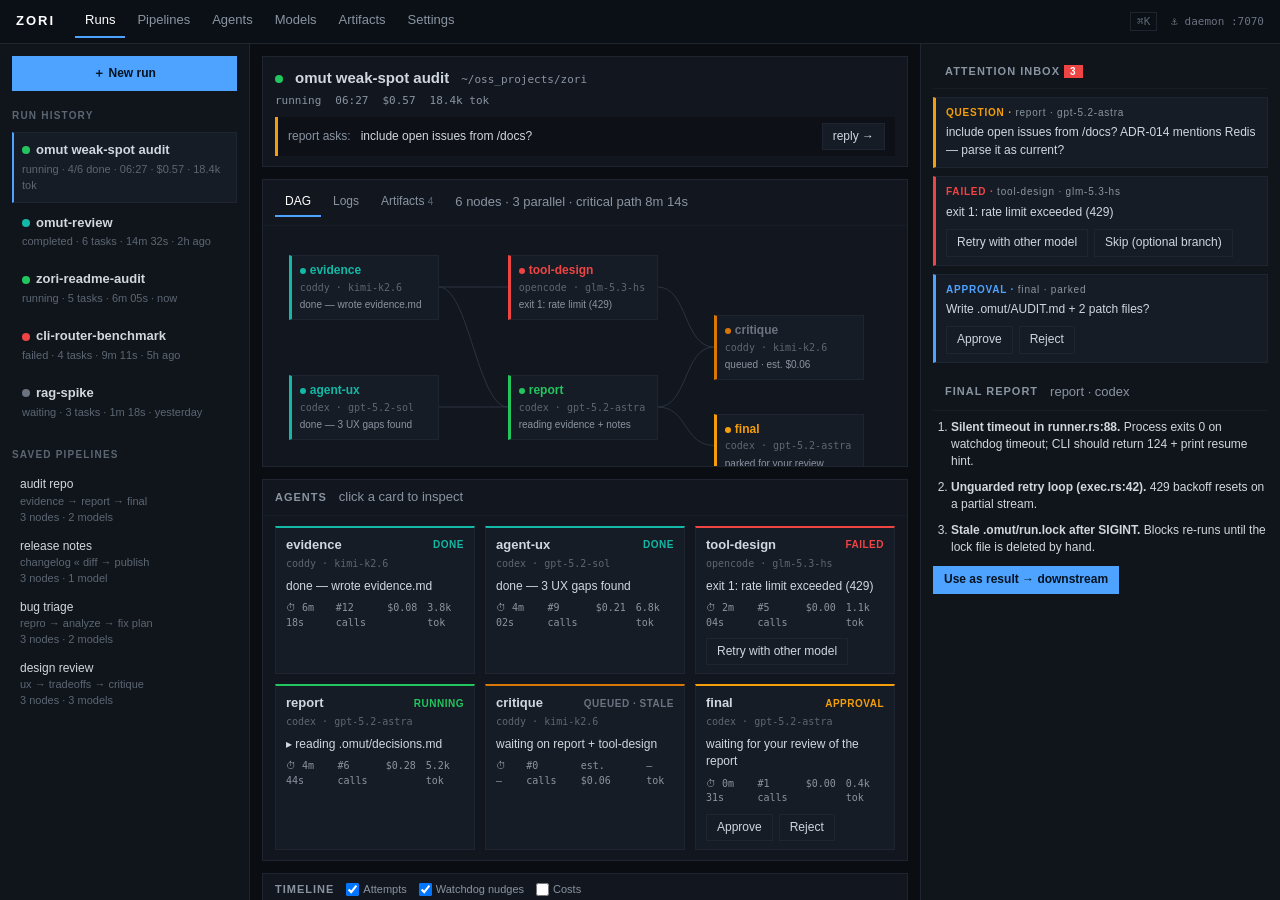
==== ui-mockup/index.html @ 1fdc526c "mockup: console layout skeleton in native ES modules (D14 option A) Static dark-graphite mockup per " ====
<!doctype html>
<html lang="en">
<head>
<meta charset="utf-8">
<meta name="viewport" content="width=device-width, initial-scale=1">
<title>zori console · mockup</title>
<link rel="stylesheet" href="styles.css">
</head>
<body>
  <header id="topbar">
    <span class="logo">ZORI</span>
    <nav id="nav">
      <a class="nav-item active" href="#">Runs</a>
      <a class="nav-item" href="#">Pipelines</a>
      <a class="nav-item" href="#">Agents</a>
      <a class="nav-item" href="#">Models</a>
      <a class="nav-item" href="#">Artifacts</a>
      <a class="nav-item" href="#">Settings</a>
    </nav>
    <div class="topbar-right">
      <span class="kbd-hint">⌘K</span>
      <span class="daemon" title="built-in daemon">⚓ daemon :7070</span>
    </div>
  </header>

  <div id="shell">
    <aside id="sidebar">
      <button id="new-run" class="btn btn-primary block">＋ New run</button>
      <div class="side-section">
        <h3 class="side-title">Run history</h3>
        <ul id="run-list"></ul>
      </div>
      <div class="side-section">
        <h3 class="side-title">Saved pipelines</h3>
        <ul id="pipeline-list"></ul>
      </div>
    </aside>

    <main id="center">
      <div id="run-header"></div>
      <section id="dag-panel" class="panel">
        <div class="panel-head">
          <div class="tabs">
            <button class="tab active">DAG</button>
            <button class="tab">Logs</button>
            <button class="tab">Artifacts <span class="count">4</span></button>
          </div>
          <span id="dag-meta" class="muted"></span>
        </div>
        <div id="dag"></div>
      </section>

      <section id="agents-panel" class="panel">
        <div class="panel-head">
          <h3 class="panel-title">Agents</h3>
          <span class="muted">click a card to inspect</span>
        </div>
        <div id="agent-cards"></div>
      </section>

      <section id="timeline-panel" class="panel">
        <div class="panel-head">
          <h3 class="panel-title">Timeline</h3>
          <label class="chk"><input type="checkbox" id="opt-attempts" checked> Attempts</label>
          <label class="chk"><input type="checkbox" id="opt-nudges" checked> Watchdog nudges</label>
          <label class="chk"><input type="checkbox" id="opt-costs"> Costs</label>
        </div>
        <div id="timeline"></div>
      </section>
    </main>

    <aside id="right">
      <div id="inbox-view">
        <div class="panel-head">
          <h3 class="panel-title">Attention inbox <span id="inbox-count" class="badge badge-urgent">3</span></h3>
        </div>
        <div id="inbox"></div>
        <div class="panel-head">
          <h3 class="panel-title">Final report</h3>
          <span class="muted">report · codex</span>
        </div>
        <div id="final-report"></div>
      </div>
      <div id="agent-view" hidden></div>
    </aside>
  </div>

  <script type="module" src="app.js"></script>
</body>
</html>
---- ui-mockup/styles.css ----
/* zori console mockup — dark graphite theme, flat, no radius, hairline borders */
:root {
  --bg: #0a0e13;
  --bg-top: #0b1016;
  --bg-side: #10151c;
  --bg-panel: #12171f;
  --bg-card: #161c25;
  --bg-inset: #0d1117;
  --line: #1e2530;
  --line-soft: #171d26;
  --text: #d1d7de;
  --text-dim: #8a94a1;
  --text-faint: #5c6672;
  --accent: #4da3ff;
  --st-running: #22c55e;
  --st-done: #14b8a6;
  --st-failed: #ef4444;
  --st-waiting: #6b7280;
  --st-queued: #d97706;
  --st-approval: #f59e0b;
  --diff-add: #3fb950;
  --diff-del: #f85149;
  --mono: ui-monospace, "SF Mono", Menlo, Consolas, monospace;
}
* { box-sizing: border-box; margin: 0; padding: 0; }
html, body { height: 100%; }
body {
  background: var(--bg);
  color: var(--text);
  font: 13px/1.45 Inter, -apple-system, BlinkMacSystemFont, "Segoe UI", sans-serif;
  display: flex;
  flex-direction: column;
  overflow: hidden;
}
button { font: inherit; color: inherit; background: none; border: none; cursor: pointer; }
ul { list-style: none; }
a { color: inherit; text-decoration: none; }
.muted { color: var(--text-dim); }
.mono { font-family: var(--mono); font-size: 11px; }

/* ---------- top bar ---------- */
#topbar {
  height: 44px;
  flex: 0 0 44px;
  display: flex;
  align-items: center;
  gap: 20px;
  padding: 0 16px;
  background: var(--bg-top);
  border-bottom: 1px solid var(--line);
}
.logo { font-weight: 700; letter-spacing: 2px; font-size: 13px; color: #fff; }
#nav { display: flex; gap: 2px; }
.nav-item {
  padding: 6px 10px;
  color: var(--text-dim);
  border-bottom: 2px solid transparent;
}
.nav-item:hover { color: var(--text); }
.nav-item.active { color: #fff; border-bottom-color: var(--accent); }
.topbar-right { margin-left: auto; display: flex; align-items: center; gap: 14px; }
.kbd-hint {
  font-family: var(--mono); font-size: 11px; color: var(--text-faint);
  border: 1px solid var(--line); padding: 1px 6px;
}
.daemon { font-family: var(--mono); font-size: 11px; color: var(--st-waiting); }

/* ---------- shell ---------- */
#shell { flex: 1; display: flex; min-height: 0; }
#sidebar {
  flex: 0 0 250px;
  background: var(--bg-side);
  border-right: 1px solid var(--line);
  padding: 12px;
  overflow-y: auto;
}
#center { flex: 1; min-width: 0; overflow-y: auto; padding: 12px; display: flex; flex-direction: column; gap: 12px; }
#right {
  flex: 0 0 360px;
  background: var(--bg-side);
  border-left: 1px solid var(--line);
  overflow-y: auto;
  padding: 12px;
}

/* ---------- buttons / badges ---------- */
.btn {
  border: 1px solid var(--line);
  background: var(--bg-card);
  padding: 4px 10px;
  font-size: 12px;
}
.btn:hover { border-color: var(--accent); color: #fff; }
.btn-primary { background: var(--accent); border-color: var(--accent); color: #04121f; font-weight: 600; }
.btn-primary:hover { color: #04121f; filter: brightness(1.1); }
.btn-danger:hover { border-color: var(--st-failed); color: var(--st-failed); }
.btn.block { display: block; width: 100%; padding: 8px; }
.badge {
  font-size: 10px; font-weight: 700; padding: 1px 6px;
  background: var(--line); color: var(--text-dim);
}
.badge-urgent { background: var(--st-failed); color: #fff; }
.count { font-size: 10px; color: var(--text-faint); }

/* ---------- sidebar ---------- */
.side-section { margin-top: 18px; }
.side-title {
  font-size: 10px; font-weight: 700; letter-spacing: 1.2px; text-transform: uppercase;
  color: var(--text-faint); margin-bottom: 8px;
}
#run-list li {
  padding: 8px;
  border: 1px solid transparent;
  border-left: 2px solid transparent;
  margin-bottom: 2px;
  cursor: pointer;
}
#run-list li:hover { background: var(--bg-card); }
#run-list li.selected { background: var(--bg-card); border-color: var(--line); border-left-color: var(--accent); }
.run-row-top { display: flex; align-items: center; gap: 6px; }
.run-name { font-weight: 600; overflow: hidden; text-overflow: ellipsis; white-space: nowrap; }
.run-meta { margin-top: 2px; font-size: 11px; color: var(--text-faint); display: flex; gap: 8px; }
.dot { width: 8px; height: 8px; border-radius: 50%; flex: 0 0 8px; }
.dot-running { background: var(--st-running); }
.dot-done { background: var(--st-done); }
.dot-failed { background: var(--st-failed); }
.dot-waiting { background: var(--st-waiting); }
.dot-queued { background: var(--st-queued); }
#pipeline-list li { padding: 6px 8px; cursor: pointer; }
#pipeline-list li:hover { background: var(--bg-card); }
.pipe-name { font-size: 12px; }
.pipe-meta { font-size: 11px; color: var(--text-faint); }

/* ---------- panels ---------- */
.panel { background: var(--bg-panel); border: 1px solid var(--line); }
.panel-head {
  display: flex; align-items: center; gap: 12px;
  padding: 8px 12px;
  border-bottom: 1px solid var(--line-soft);
}
.panel-title { font-size: 11px; font-weight: 700; letter-spacing: 1px; text-transform: uppercase; color: var(--text-dim); }
.tabs { display: flex; gap: 2px; }
.tab { padding: 5px 10px; font-size: 12px; color: var(--text-dim); border-bottom: 2px solid transparent; }
.tab.active { color: #fff; border-bottom-color: var(--accent); }
.chk { font-size: 11px; color: var(--text-dim); display: inline-flex; gap: 4px; align-items: center; }

/* ---------- run header ---------- */
#run-header { background: var(--bg-panel); border: 1px solid var(--line); padding: 10px 12px; }
#run-header .rh-top { display: flex; align-items: baseline; gap: 12px; }
#run-header h2 { font-size: 15px; }
.rh-meta { display: flex; gap: 14px; font-family: var(--mono); font-size: 11px; color: var(--text-dim); margin-top: 4px; }
.question-banner {
  margin-top: 8px; padding: 6px 10px;
  background: var(--bg-inset); border-left: 3px solid var(--st-approval);
  display: flex; align-items: center; gap: 10px; font-size: 12px;
}
.question-banner .who { color: var(--text-dim); }

/* ---------- DAG ---------- */
#dag { position: relative; height: 240px; overflow: hidden; }
#dag svg { position: absolute; inset: 0; width: 100%; height: 100%; }
.dag-node {
  position: absolute;
  width: 150px;
  background: var(--bg-card);
  border: 1px solid var(--line);
  border-left: 3px solid var(--st-waiting);
  padding: 6px 8px;
  cursor: pointer;
}
.dag-node:hover { border-color: var(--accent); }
.dag-node.selected { outline: 1px solid var(--accent); }
.dag-node .n-name { font-weight: 600; font-size: 12px; }
.dag-node .n-harness { font-family: var(--mono); font-size: 10px; color: var(--text-faint); margin-top: 1px; }
.dag-node .n-status { font-size: 10px; color: var(--text-dim); margin-top: 3px; }
.dag-node .n-mini { display: inline-block; width: 6px; height: 6px; border-radius: 50%; margin-right: 4px; }

/* ---------- agent cards ---------- */
#agent-cards { display: grid; grid-template-columns: repeat(3, 1fr); gap: 10px; padding: 10px 12px; }
.agent-card {
  background: var(--bg-card);
  border: 1px solid var(--line);
  border-top: 2px solid var(--st-waiting);
  padding: 8px 10px;
  cursor: pointer;
}
.agent-card:hover { border-color: var(--accent); border-top-color: var(--accent); }
.agent-card .ac-top { display: flex; justify-content: space-between; align-items: center; }
.agent-card .ac-name { font-weight: 600; }
.agent-card .ac-status { font-size: 10px; font-weight: 700; letter-spacing: .5px; }
.agent-card .ac-harness { font-family: var(--mono); font-size: 10px; color: var(--text-faint); margin-top: 2px; }
.agent-card .ac-activity { font-size: 12px; color: var(--text); margin-top: 6px; min-height: 17px; }
.agent-card .ac-meta { display: flex; gap: 10px; font-family: var(--mono); font-size: 10px; color: var(--text-dim); margin-top: 6px; }
.agent-card .ac-actions { margin-top: 8px; display: flex; gap: 6px; }
.st-running { color: var(--st-running); }
.st-done { color: var(--st-done); }
.st-failed { color: var(--st-failed); }
.st-waiting, .st-queued { color: var(--st-waiting); }
.st-approval { color: var(--st-approval); }
.stale { color: var(--st-queued); }

/* ---------- timeline ---------- */
#timeline { padding: 10px 12px 14px; }
.tl-row { display: flex; align-items: center; height: 22px; }
.tl-label { flex: 0 0 110px; font-size: 11px; color: var(--text-dim); white-space: nowrap; overflow: hidden; text-overflow: ellipsis; }
.tl-track { position: relative; flex: 1; height: 100%; border-left: 1px solid var(--line-soft); }
.tl-bar { position: absolute; top: 5px; height: 12px; min-width: 3px; }
.tl-bar.running { background: var(--st-running); }
.tl-bar.done { background: var(--st-done); }
.tl-bar.failed { background: var(--st-failed); }
.tl-bar.waiting { background: var(--st-waiting); opacity: .45; }
.tl-bar.queued { background: repeating-linear-gradient(45deg, var(--st-queued) 0 4px, transparent 4px 8px); }
.tl-bar.retry { background: repeating-linear-gradient(45deg, var(--st-failed) 0 4px, transparent 4px 8px); }
.tl-nudge { position: absolute; top: 3px; width: 3px; height: 16px; background: var(--st-approval); }
.tl-axis { display: flex; margin-left: 110px; border-top: 1px solid var(--line); padding-top: 3px; }
.tl-axis span { flex: 1; font-family: var(--mono); font-size: 10px; color: var(--text-faint); }

/* ---------- right: inbox ---------- */
#inbox { display: flex; flex-direction: column; gap: 8px; padding: 8px 0 12px; }
.inbox-item { background: var(--bg-card); border: 1px solid var(--line); border-left: 3px solid var(--st-waiting); padding: 8px 10px; }
.inbox-item.q { border-left-color: var(--st-approval); }
.inbox-item.f { border-left-color: var(--st-failed); }
.inbox-item.a { border-left-color: var(--accent); }
.inbox-kind { font-size: 10px; font-weight: 700; letter-spacing: .8px; }
.inbox-item.q .inbox-kind { color: var(--st-approval); }
.inbox-item.f .inbox-kind { color: var(--st-failed); }
.inbox-item.a .inbox-kind { color: var(--accent); }
.inbox-text { margin-top: 4px; font-size: 12px; }
.inbox-actions { margin-top: 8px; display: flex; gap: 6px; }

/* ---------- right: final report ---------- */
#final-report { padding: 8px 0; font-size: 12px; }
#final-report ol { padding-left: 18px; display: flex; flex-direction: column; gap: 8px; }
#final-report code { font-family: var(--mono); font-size: 11px; color: var(--accent); }

/* ---------- right: agent detail ---------- */
.ad-head { display: flex; align-items: center; gap: 8px; }
.ad-head h3 { font-size: 14px; flex: 1; }
.ad-nav { color: var(--text-dim); }
.ad-nav:hover { color: #fff; }
.ad-sub { font-family: var(--mono); font-size: 11px; color: var(--text-faint); margin: 2px 0 10px; }
.ad-tabs { display: flex; gap: 2px; border-bottom: 1px solid var(--line); margin-bottom: 10px; }
.ad-tab { padding: 5px 9px; font-size: 12px; color: var(--text-dim); border-bottom: 2px solid transparent; }
.ad-tab.active { color: #fff; border-bottom-color: var(--accent); }
.t-item { border: 1px solid var(--line-soft); background: var(--bg-inset); margin-bottom: 6px; }
.t-item summary {
  padding: 6px 8px; cursor: pointer; font-family: var(--mono); font-size: 11px; color: var(--text-dim);
  list-style: none; display: flex; gap: 6px; align-items: center;
}
.t-item summary::before { content: "▸"; color: var(--text-faint); }
.t-item[open] summary::before { content: "▾"; }
.t-item summary .kind { font-weight: 700; }
.t-item .t-body { padding: 6px 8px; border-top: 1px solid var(--line-soft); font-family: var(--mono); font-size: 11px; }
.k-tool { color: var(--accent); }
.k-edit { color: var(--diff-add); }
.k-reason { color: var(--st-approval); }
.diff-add { color: var(--diff-add); }
.diff-del { color: var(--diff-del); }
.diff-ctx { color: var(--text-faint); }
.report-block { border: 1px solid var(--line); padding: 8px 10px; margin-top: 10px; font-size: 12px; }
.report-block h4 { font-size: 11px; text-transform: uppercase; letter-spacing: 1px; color: var(--text-dim); margin-bottom: 6px; }
.report-block h5 { font-size: 12px; margin: 8px 0 3px; }
.report-block ul { list-style: disc; padding-left: 16px; }
.steer-box { margin-top: 12px; display: flex; gap: 6px; }
.steer-box input {
  flex: 1; background: var(--bg-inset); border: 1px solid var(--line);
  color: var(--text); padding: 6px 8px; font: inherit;
}
.steer-box input:focus { outline: none; border-color: var(--accent); }
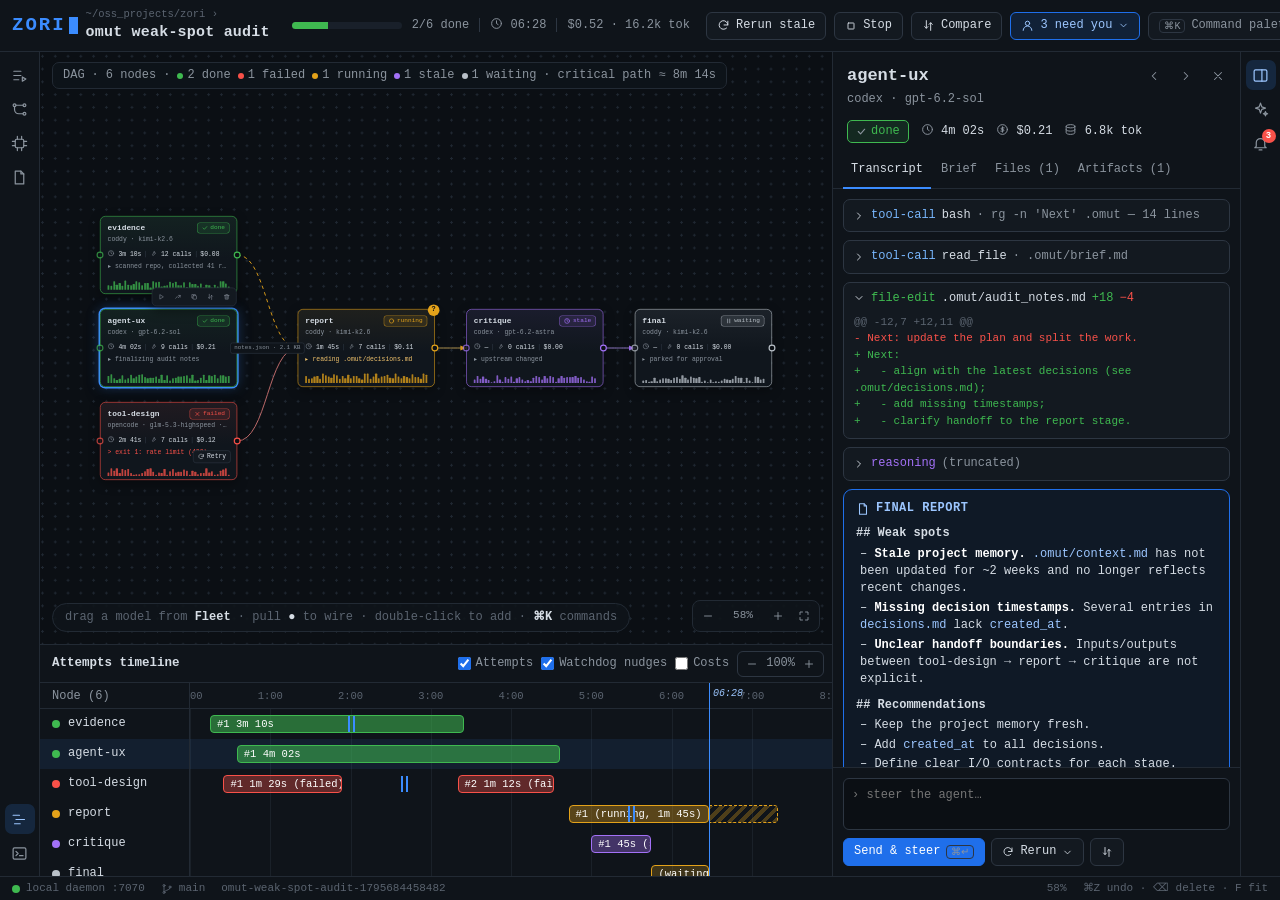
==== commit 4adec849: "Console prototype v2: IDE tool windows and an interactive canvas The first mock-up was rejected; the" ====
--- a/ui-mockup/index.html
+++ b/ui-mockup/index.html
@@ -1,90 +1,13 @@
 <!doctype html>
 <html lang="en">
 <head>
-<meta charset="utf-8">
-<meta name="viewport" content="width=device-width, initial-scale=1">
-<title>zori console · mockup</title>
-<link rel="stylesheet" href="styles.css">
+  <meta charset="utf-8" />
+  <meta name="viewport" content="width=device-width, initial-scale=1" />
+  <title>zori</title>
+  <link rel="stylesheet" href="styles.css" />
 </head>
 <body>
-  <header id="topbar">
-    <span class="logo">ZORI</span>
-    <nav id="nav">
-      <a class="nav-item active" href="#">Runs</a>
-      <a class="nav-item" href="#">Pipelines</a>
-      <a class="nav-item" href="#">Agents</a>
-      <a class="nav-item" href="#">Models</a>
-      <a class="nav-item" href="#">Artifacts</a>
-      <a class="nav-item" href="#">Settings</a>
-    </nav>
-    <div class="topbar-right">
-      <span class="kbd-hint">⌘K</span>
-      <span class="daemon" title="built-in daemon">⚓ daemon :7070</span>
-    </div>
-  </header>
-
-  <div id="shell">
-    <aside id="sidebar">
-      <button id="new-run" class="btn btn-primary block">＋ New run</button>
-      <div class="side-section">
-        <h3 class="side-title">Run history</h3>
-        <ul id="run-list"></ul>
-      </div>
-      <div class="side-section">
-        <h3 class="side-title">Saved pipelines</h3>
-        <ul id="pipeline-list"></ul>
-      </div>
-    </aside>
-
-    <main id="center">
-      <div id="run-header"></div>
-      <section id="dag-panel" class="panel">
-        <div class="panel-head">
-          <div class="tabs">
-            <button class="tab active">DAG</button>
-            <button class="tab">Logs</button>
-            <button class="tab">Artifacts <span class="count">4</span></button>
-          </div>
-          <span id="dag-meta" class="muted"></span>
-        </div>
-        <div id="dag"></div>
-      </section>
-
-      <section id="agents-panel" class="panel">
-        <div class="panel-head">
-          <h3 class="panel-title">Agents</h3>
-          <span class="muted">click a card to inspect</span>
-        </div>
-        <div id="agent-cards"></div>
-      </section>
-
-      <section id="timeline-panel" class="panel">
-        <div class="panel-head">
-          <h3 class="panel-title">Timeline</h3>
-          <label class="chk"><input type="checkbox" id="opt-attempts" checked> Attempts</label>
-          <label class="chk"><input type="checkbox" id="opt-nudges" checked> Watchdog nudges</label>
-          <label class="chk"><input type="checkbox" id="opt-costs"> Costs</label>
-        </div>
-        <div id="timeline"></div>
-      </section>
-    </main>
-
-    <aside id="right">
-      <div id="inbox-view">
-        <div class="panel-head">
-          <h3 class="panel-title">Attention inbox <span id="inbox-count" class="badge badge-urgent">3</span></h3>
-        </div>
-        <div id="inbox"></div>
-        <div class="panel-head">
-          <h3 class="panel-title">Final report</h3>
-          <span class="muted">report · codex</span>
-        </div>
-        <div id="final-report"></div>
-      </div>
-      <div id="agent-view" hidden></div>
-    </aside>
-  </div>
-
+  <div id="app"></div>
   <script type="module" src="app.js"></script>
 </body>
 </html>
--- a/ui-mockup/styles.css
+++ b/ui-mockup/styles.css
@@ -1,269 +1,308 @@
-/* zori console mockup — dark graphite theme, flat, no radius, hairline borders */
+/* zori console prototype — graphite, mono, status = whole border colour */
 :root {
-  --bg: #0a0e13;
-  --bg-top: #0b1016;
-  --bg-side: #10151c;
-  --bg-panel: #12171f;
-  --bg-card: #161c25;
-  --bg-inset: #0d1117;
-  --line: #1e2530;
-  --line-soft: #171d26;
-  --text: #d1d7de;
-  --text-dim: #8a94a1;
-  --text-faint: #5c6672;
-  --accent: #4da3ff;
-  --st-running: #22c55e;
-  --st-done: #14b8a6;
-  --st-failed: #ef4444;
-  --st-waiting: #6b7280;
-  --st-queued: #d97706;
-  --st-approval: #f59e0b;
-  --diff-add: #3fb950;
-  --diff-del: #f85149;
-  --mono: ui-monospace, "SF Mono", Menlo, Consolas, monospace;
+  --bg: #0b0f14; --bg-1: #0f141a; --bg-2: #131920; --bg-3: #19202a; --card: #10161d;
+  --line: #222a34; --line-2: #2d3642; --text: #d6dde5; --dim: #8b949e; --faint: #5b6470;
+  --blue: #3b8cff; --blue-d: #1f6feb; --green: #3fb950; --amber: #e3a21a; --red: #f85149;
+  --purple: #a371f7; --gray: #b9c0c8; --cyan: #39c5cf;
+  --mono: "JetBrains Mono", "SF Mono", ui-monospace, Menlo, Consolas, monospace;
+  --ease: cubic-bezier(.2, .8, .2, 1);
 }
 * { box-sizing: border-box; margin: 0; padding: 0; }
-html, body { height: 100%; }
-body {
-  background: var(--bg);
-  color: var(--text);
-  font: 13px/1.45 Inter, -apple-system, BlinkMacSystemFont, "Segoe UI", sans-serif;
-  display: flex;
-  flex-direction: column;
-  overflow: hidden;
-}
-button { font: inherit; color: inherit; background: none; border: none; cursor: pointer; }
-ul { list-style: none; }
-a { color: inherit; text-decoration: none; }
-.muted { color: var(--text-dim); }
-.mono { font-family: var(--mono); font-size: 11px; }
-
-/* ---------- top bar ---------- */
-#topbar {
-  height: 44px;
-  flex: 0 0 44px;
-  display: flex;
-  align-items: center;
-  gap: 20px;
-  padding: 0 16px;
-  background: var(--bg-top);
-  border-bottom: 1px solid var(--line);
-}
-.logo { font-weight: 700; letter-spacing: 2px; font-size: 13px; color: #fff; }
-#nav { display: flex; gap: 2px; }
-.nav-item {
-  padding: 6px 10px;
-  color: var(--text-dim);
-  border-bottom: 2px solid transparent;
-}
-.nav-item:hover { color: var(--text); }
-.nav-item.active { color: #fff; border-bottom-color: var(--accent); }
-.topbar-right { margin-left: auto; display: flex; align-items: center; gap: 14px; }
-.kbd-hint {
-  font-family: var(--mono); font-size: 11px; color: var(--text-faint);
-  border: 1px solid var(--line); padding: 1px 6px;
-}
-.daemon { font-family: var(--mono); font-size: 11px; color: var(--st-waiting); }
-
-/* ---------- shell ---------- */
-#shell { flex: 1; display: flex; min-height: 0; }
-#sidebar {
-  flex: 0 0 250px;
-  background: var(--bg-side);
-  border-right: 1px solid var(--line);
-  padding: 12px;
-  overflow-y: auto;
-}
-#center { flex: 1; min-width: 0; overflow-y: auto; padding: 12px; display: flex; flex-direction: column; gap: 12px; }
-#right {
-  flex: 0 0 360px;
-  background: var(--bg-side);
-  border-left: 1px solid var(--line);
-  overflow-y: auto;
-  padding: 12px;
-}
-
-/* ---------- buttons / badges ---------- */
-.btn {
-  border: 1px solid var(--line);
-  background: var(--bg-card);
-  padding: 4px 10px;
-  font-size: 12px;
-}
-.btn:hover { border-color: var(--accent); color: #fff; }
-.btn-primary { background: var(--accent); border-color: var(--accent); color: #04121f; font-weight: 600; }
-.btn-primary:hover { color: #04121f; filter: brightness(1.1); }
-.btn-danger:hover { border-color: var(--st-failed); color: var(--st-failed); }
-.btn.block { display: block; width: 100%; padding: 8px; }
-.badge {
-  font-size: 10px; font-weight: 700; padding: 1px 6px;
-  background: var(--line); color: var(--text-dim);
-}
-.badge-urgent { background: var(--st-failed); color: #fff; }
-.count { font-size: 10px; color: var(--text-faint); }
-
-/* ---------- sidebar ---------- */
-.side-section { margin-top: 18px; }
-.side-title {
-  font-size: 10px; font-weight: 700; letter-spacing: 1.2px; text-transform: uppercase;
-  color: var(--text-faint); margin-bottom: 8px;
-}
-#run-list li {
-  padding: 8px;
-  border: 1px solid transparent;
-  border-left: 2px solid transparent;
-  margin-bottom: 2px;
-  cursor: pointer;
-}
-#run-list li:hover { background: var(--bg-card); }
-#run-list li.selected { background: var(--bg-card); border-color: var(--line); border-left-color: var(--accent); }
-.run-row-top { display: flex; align-items: center; gap: 6px; }
-.run-name { font-weight: 600; overflow: hidden; text-overflow: ellipsis; white-space: nowrap; }
-.run-meta { margin-top: 2px; font-size: 11px; color: var(--text-faint); display: flex; gap: 8px; }
-.dot { width: 8px; height: 8px; border-radius: 50%; flex: 0 0 8px; }
-.dot-running { background: var(--st-running); }
-.dot-done { background: var(--st-done); }
-.dot-failed { background: var(--st-failed); }
-.dot-waiting { background: var(--st-waiting); }
-.dot-queued { background: var(--st-queued); }
-#pipeline-list li { padding: 6px 8px; cursor: pointer; }
-#pipeline-list li:hover { background: var(--bg-card); }
-.pipe-name { font-size: 12px; }
-.pipe-meta { font-size: 11px; color: var(--text-faint); }
-
-/* ---------- panels ---------- */
-.panel { background: var(--bg-panel); border: 1px solid var(--line); }
-.panel-head {
-  display: flex; align-items: center; gap: 12px;
-  padding: 8px 12px;
-  border-bottom: 1px solid var(--line-soft);
-}
-.panel-title { font-size: 11px; font-weight: 700; letter-spacing: 1px; text-transform: uppercase; color: var(--text-dim); }
-.tabs { display: flex; gap: 2px; }
-.tab { padding: 5px 10px; font-size: 12px; color: var(--text-dim); border-bottom: 2px solid transparent; }
-.tab.active { color: #fff; border-bottom-color: var(--accent); }
-.chk { font-size: 11px; color: var(--text-dim); display: inline-flex; gap: 4px; align-items: center; }
-
-/* ---------- run header ---------- */
-#run-header { background: var(--bg-panel); border: 1px solid var(--line); padding: 10px 12px; }
-#run-header .rh-top { display: flex; align-items: baseline; gap: 12px; }
-#run-header h2 { font-size: 15px; }
-.rh-meta { display: flex; gap: 14px; font-family: var(--mono); font-size: 11px; color: var(--text-dim); margin-top: 4px; }
-.question-banner {
-  margin-top: 8px; padding: 6px 10px;
-  background: var(--bg-inset); border-left: 3px solid var(--st-approval);
-  display: flex; align-items: center; gap: 10px; font-size: 12px;
-}
-.question-banner .who { color: var(--text-dim); }
-
-/* ---------- DAG ---------- */
-#dag { position: relative; height: 240px; overflow: hidden; }
-#dag svg { position: absolute; inset: 0; width: 100%; height: 100%; }
-.dag-node {
-  position: absolute;
-  width: 150px;
-  background: var(--bg-card);
-  border: 1px solid var(--line);
-  border-left: 3px solid var(--st-waiting);
-  padding: 6px 8px;
-  cursor: pointer;
-}
-.dag-node:hover { border-color: var(--accent); }
-.dag-node.selected { outline: 1px solid var(--accent); }
-.dag-node .n-name { font-weight: 600; font-size: 12px; }
-.dag-node .n-harness { font-family: var(--mono); font-size: 10px; color: var(--text-faint); margin-top: 1px; }
-.dag-node .n-status { font-size: 10px; color: var(--text-dim); margin-top: 3px; }
-.dag-node .n-mini { display: inline-block; width: 6px; height: 6px; border-radius: 50%; margin-right: 4px; }
-
-/* ---------- agent cards ---------- */
-#agent-cards { display: grid; grid-template-columns: repeat(3, 1fr); gap: 10px; padding: 10px 12px; }
-.agent-card {
-  background: var(--bg-card);
-  border: 1px solid var(--line);
-  border-top: 2px solid var(--st-waiting);
-  padding: 8px 10px;
-  cursor: pointer;
-}
-.agent-card:hover { border-color: var(--accent); border-top-color: var(--accent); }
-.agent-card .ac-top { display: flex; justify-content: space-between; align-items: center; }
-.agent-card .ac-name { font-weight: 600; }
-.agent-card .ac-status { font-size: 10px; font-weight: 700; letter-spacing: .5px; }
-.agent-card .ac-harness { font-family: var(--mono); font-size: 10px; color: var(--text-faint); margin-top: 2px; }
-.agent-card .ac-activity { font-size: 12px; color: var(--text); margin-top: 6px; min-height: 17px; }
-.agent-card .ac-meta { display: flex; gap: 10px; font-family: var(--mono); font-size: 10px; color: var(--text-dim); margin-top: 6px; }
-.agent-card .ac-actions { margin-top: 8px; display: flex; gap: 6px; }
-.st-running { color: var(--st-running); }
-.st-done { color: var(--st-done); }
-.st-failed { color: var(--st-failed); }
-.st-waiting, .st-queued { color: var(--st-waiting); }
-.st-approval { color: var(--st-approval); }
-.stale { color: var(--st-queued); }
-
-/* ---------- timeline ---------- */
-#timeline { padding: 10px 12px 14px; }
-.tl-row { display: flex; align-items: center; height: 22px; }
-.tl-label { flex: 0 0 110px; font-size: 11px; color: var(--text-dim); white-space: nowrap; overflow: hidden; text-overflow: ellipsis; }
-.tl-track { position: relative; flex: 1; height: 100%; border-left: 1px solid var(--line-soft); }
-.tl-bar { position: absolute; top: 5px; height: 12px; min-width: 3px; }
-.tl-bar.running { background: var(--st-running); }
-.tl-bar.done { background: var(--st-done); }
-.tl-bar.failed { background: var(--st-failed); }
-.tl-bar.waiting { background: var(--st-waiting); opacity: .45; }
-.tl-bar.queued { background: repeating-linear-gradient(45deg, var(--st-queued) 0 4px, transparent 4px 8px); }
-.tl-bar.retry { background: repeating-linear-gradient(45deg, var(--st-failed) 0 4px, transparent 4px 8px); }
-.tl-nudge { position: absolute; top: 3px; width: 3px; height: 16px; background: var(--st-approval); }
-.tl-axis { display: flex; margin-left: 110px; border-top: 1px solid var(--line); padding-top: 3px; }
-.tl-axis span { flex: 1; font-family: var(--mono); font-size: 10px; color: var(--text-faint); }
-
-/* ---------- right: inbox ---------- */
-#inbox { display: flex; flex-direction: column; gap: 8px; padding: 8px 0 12px; }
-.inbox-item { background: var(--bg-card); border: 1px solid var(--line); border-left: 3px solid var(--st-waiting); padding: 8px 10px; }
-.inbox-item.q { border-left-color: var(--st-approval); }
-.inbox-item.f { border-left-color: var(--st-failed); }
-.inbox-item.a { border-left-color: var(--accent); }
-.inbox-kind { font-size: 10px; font-weight: 700; letter-spacing: .8px; }
-.inbox-item.q .inbox-kind { color: var(--st-approval); }
-.inbox-item.f .inbox-kind { color: var(--st-failed); }
-.inbox-item.a .inbox-kind { color: var(--accent); }
-.inbox-text { margin-top: 4px; font-size: 12px; }
-.inbox-actions { margin-top: 8px; display: flex; gap: 6px; }
-
-/* ---------- right: final report ---------- */
-#final-report { padding: 8px 0; font-size: 12px; }
-#final-report ol { padding-left: 18px; display: flex; flex-direction: column; gap: 8px; }
-#final-report code { font-family: var(--mono); font-size: 11px; color: var(--accent); }
-
-/* ---------- right: agent detail ---------- */
-.ad-head { display: flex; align-items: center; gap: 8px; }
-.ad-head h3 { font-size: 14px; flex: 1; }
-.ad-nav { color: var(--text-dim); }
-.ad-nav:hover { color: #fff; }
-.ad-sub { font-family: var(--mono); font-size: 11px; color: var(--text-faint); margin: 2px 0 10px; }
-.ad-tabs { display: flex; gap: 2px; border-bottom: 1px solid var(--line); margin-bottom: 10px; }
-.ad-tab { padding: 5px 9px; font-size: 12px; color: var(--text-dim); border-bottom: 2px solid transparent; }
-.ad-tab.active { color: #fff; border-bottom-color: var(--accent); }
-.t-item { border: 1px solid var(--line-soft); background: var(--bg-inset); margin-bottom: 6px; }
-.t-item summary {
-  padding: 6px 8px; cursor: pointer; font-family: var(--mono); font-size: 11px; color: var(--text-dim);
-  list-style: none; display: flex; gap: 6px; align-items: center;
-}
-.t-item summary::before { content: "▸"; color: var(--text-faint); }
-.t-item[open] summary::before { content: "▾"; }
-.t-item summary .kind { font-weight: 700; }
-.t-item .t-body { padding: 6px 8px; border-top: 1px solid var(--line-soft); font-family: var(--mono); font-size: 11px; }
-.k-tool { color: var(--accent); }
-.k-edit { color: var(--diff-add); }
-.k-reason { color: var(--st-approval); }
-.diff-add { color: var(--diff-add); }
-.diff-del { color: var(--diff-del); }
-.diff-ctx { color: var(--text-faint); }
-.report-block { border: 1px solid var(--line); padding: 8px 10px; margin-top: 10px; font-size: 12px; }
-.report-block h4 { font-size: 11px; text-transform: uppercase; letter-spacing: 1px; color: var(--text-dim); margin-bottom: 6px; }
-.report-block h5 { font-size: 12px; margin: 8px 0 3px; }
-.report-block ul { list-style: disc; padding-left: 16px; }
-.steer-box { margin-top: 12px; display: flex; gap: 6px; }
-.steer-box input {
-  flex: 1; background: var(--bg-inset); border: 1px solid var(--line);
-  color: var(--text); padding: 6px 8px; font: inherit;
-}
-.steer-box input:focus { outline: none; border-color: var(--accent); }
+html, body, #app { height: 100%; }
+body { background: var(--bg); color: var(--text); font: 12px/1.45 var(--mono); overflow: hidden; -webkit-font-smoothing: antialiased; }
+button, input, select, textarea { font: inherit; color: inherit; }
+button { background: none; border: 0; cursor: pointer; }
+.grow { flex: 1; }
+.dim { color: var(--dim); }
+kbd { font: 10px var(--mono); border: 1px solid var(--line-2); border-radius: 4px; padding: 0 4px; color: var(--dim); }
+.ic { flex: none; vertical-align: -2px; }
+.st-done { --c: var(--green); } .st-running { --c: var(--amber); } .st-failed { --c: var(--red); } .st-stale { --c: var(--purple); }
+.st-waiting { --c: var(--gray); } .st-pending { --c: var(--dim); } .st-draft { --c: var(--cyan); } .st-skipped { --c: var(--faint); }
+.st-retry { --c: var(--red); } .st-queued { --c: var(--dim); }
+.dot { display: inline-block; width: 8px; height: 8px; border-radius: 50%; background: var(--c); flex: none; }
+.dot.st-running { box-shadow: 0 0 0 0 var(--amber); animation: pulse 1.6s infinite; }
+@keyframes pulse { 0% { box-shadow: 0 0 0 0 rgba(227,162,26,.6); } 70% { box-shadow: 0 0 0 6px rgba(227,162,26,0); } 100% { box-shadow: 0 0 0 0 rgba(227,162,26,0); } }
+
+.app { display: flex; flex-direction: column; height: 100%; }
+.app.dragging, .app.dragging * { cursor: grabbing !important; user-select: none; }
+
+/* top bar */
+.top { height: 52px; flex: none; display: flex; align-items: center; gap: 8px; padding: 0 12px; border-bottom: 1px solid var(--line); background: var(--bg-1); }
+.logo { font: 800 19px/1 var(--mono); letter-spacing: 2px; color: var(--blue); display: flex; align-items: center; gap: 3px; width: 112px; }
+.logo i { width: 9px; height: 17px; background: var(--blue); animation: blink 1.1s steps(1) infinite; }
+@keyframes blink { 50% { opacity: 0; } }
+.run-t .crumb { color: var(--faint); font-size: 10.5px; }
+.run-t h1 { font-size: 15px; font-weight: 600; letter-spacing: .2px; white-space: nowrap; }
+.run-m { display: flex; align-items: center; gap: 10px; color: var(--dim); margin-left: 14px; white-space: nowrap; }
+.run-m .sep { width: 1px; height: 14px; background: var(--line-2); }
+.prog { width: 110px; height: 7px; border-radius: 4px; background: var(--bg-3); overflow: hidden; }
+.prog i { display: block; height: 100%; background: var(--green); transition: width .4s var(--ease); }
+.btn { display: inline-flex; align-items: center; gap: 6px; height: 28px; padding: 0 10px; border: 1px solid var(--line-2); border-radius: 6px; background: var(--bg-2); white-space: nowrap; transition: border-color .12s, background .12s; }
+.btn:hover { border-color: #3d4856; background: var(--bg-3); }
+.btn.pri { background: var(--blue-d); border-color: var(--blue-d); color: #fff; }
+.btn.pri:hover { background: var(--blue); }
+.btn.go { border-color: var(--cyan); color: var(--cyan); background: rgba(57,197,207,.08); animation: glow 2s infinite; }
+@keyframes glow { 50% { box-shadow: 0 0 0 3px rgba(57,197,207,.15); } }
+.btn.need { border-color: var(--blue-d); color: #9cc6ff; }
+.btn.need.hot { background: rgba(31,111,235,.14); }
+.kbd-btn { color: var(--dim); }
+.ib { display: inline-grid; place-items: center; width: 24px; height: 24px; border-radius: 5px; color: var(--dim); }
+.ib:hover { background: var(--bg-3); color: var(--text); }
+.menu-wrap { position: relative; }
+.menu, .dropdown { position: absolute; z-index: 40; background: var(--bg-2); border: 1px solid var(--line-2); border-radius: 8px; box-shadow: 0 12px 40px rgba(0,0,0,.5); animation: pop .12s var(--ease); }
+.menu { top: 32px; left: 0; min-width: 230px; padding: 4px; display: flex; flex-direction: column; }
+.menu.up { top: auto; bottom: 32px; }
+.menu button { text-align: left; padding: 6px 8px; border-radius: 5px; white-space: nowrap; }
+.menu button:hover { background: var(--bg-3); }
+.dropdown { top: 36px; right: 0; width: 380px; padding: 8px; }
+.dd-h { padding: 4px 4px 8px; font-weight: 600; display: flex; gap: 6px; align-items: center; }
+@keyframes pop { from { opacity: 0; transform: translateY(-4px) scale(.98); } }
+
+/* tool window strips & panels */
+.main { flex: 1; display: flex; min-height: 0; }
+.strip { width: 40px; flex: none; display: flex; flex-direction: column; align-items: center; gap: 4px; padding: 8px 0; background: var(--bg-1); border-right: 1px solid var(--line); }
+.strip.r { border-right: 0; border-left: 1px solid var(--line); }
+.sb { position: relative; width: 30px; height: 30px; display: grid; place-items: center; border-radius: 7px; color: var(--dim); transition: background .12s, color .12s; }
+.sb:hover { background: var(--bg-3); color: var(--text); }
+.sb.on { background: rgba(59,140,255,.16); color: #9cc6ff; }
+.badge-n { position: absolute; top: 1px; right: 0; min-width: 14px; height: 14px; padding: 0 3px; border-radius: 7px; background: var(--red); color: #fff; font-size: 9px; line-height: 14px; }
+.panel { position: relative; flex: none; display: flex; flex-direction: column; background: var(--bg-1); min-width: 0; min-height: 0; animation: slideIn .14s var(--ease); }
+.p-left { border-right: 1px solid var(--line); }
+.p-right { border-left: 1px solid var(--line); --dir: 12px; }
+.p-bottom { border-top: 1px solid var(--line); animation-name: slideUp; }
+@keyframes slideIn { from { opacity: 0; transform: translateX(var(--dir, -12px)); } }
+@keyframes slideUp { from { opacity: 0; transform: translateY(12px); } }
+.rz { position: absolute; z-index: 5; }
+.rz-left { top: 0; right: -3px; width: 6px; height: 100%; cursor: col-resize; }
+.rz-right { top: 0; left: -3px; width: 6px; height: 100%; cursor: col-resize; }
+.rz-bottom { left: 0; top: -3px; height: 6px; width: 100%; cursor: row-resize; }
+.rz:hover { background: rgba(59,140,255,.35); }
+.ph { height: 38px; flex: none; display: flex; align-items: center; gap: 8px; padding: 0 8px 0 12px; border-bottom: 1px solid var(--line); }
+.ph-t { font-weight: 700; font-size: 12.5px; white-space: nowrap; }
+.ph-a { margin-left: auto; display: flex; align-items: center; gap: 8px; color: var(--dim); }
+.pad { padding: 8px 10px; }
+.inp { width: 100%; height: 28px; padding: 0 8px; border: 1px solid var(--line-2); border-radius: 6px; background: var(--bg); outline: none; }
+.inp:focus { border-color: var(--blue-d); box-shadow: 0 0 0 2px rgba(31,111,235,.25); }
+.inp.sm { width: 150px; height: 24px; }
+.inp.ta { height: auto; padding: 7px 8px; resize: none; line-height: 1.5; }
+select.inp { padding: 0 4px; }
+.list { flex: 1; overflow: auto; padding: 2px 6px 10px; }
+.row { padding: 7px 8px; border-radius: 7px; cursor: pointer; border: 1px solid transparent; }
+.row:hover { background: var(--bg-2); }
+.row.cur { background: var(--bg-3); border-color: var(--line-2); }
+.row-t { display: flex; align-items: center; gap: 8px; font-weight: 600; }
+.row-s { color: var(--dim); font-size: 11px; margin: 2px 0 0 16px; }
+.chain { display: flex; flex-wrap: wrap; align-items: center; gap: 4px; margin: 5px 0 0 16px; }
+.chip { display: inline-flex; align-items: center; gap: 4px; padding: 1px 7px; border: 1px solid var(--line-2); border-radius: 10px; color: var(--dim); font-size: 11px; background: var(--bg); }
+.chip button { color: var(--faint); } .chip button:hover { color: var(--red); }
+.btn-chip:hover { border-color: var(--blue); color: var(--text); }
+.arr { color: var(--faint); }
+.grp { margin: 10px 8px 4px; color: var(--faint); font-size: 10.5px; text-transform: uppercase; letter-spacing: 1px; }
+.fl { display: flex; align-items: center; gap: 8px; padding: 6px 8px; border-radius: 7px; cursor: grab; border: 1px solid transparent; transition: background .1s, border-color .1s, transform .1s; user-select: none; }
+.fl:hover { background: var(--bg-2); border-color: var(--line-2); }
+.fl:active { transform: scale(.98); }
+.fl .grip { color: var(--faint); } .fl .star { color: var(--amber); margin-left: auto; }
+.fl-m { color: var(--text); }
+.hz { font-size: 10.5px; padding: 1px 6px; border-radius: 4px; background: var(--bg-3); color: var(--dim); }
+.hz-coddy { color: #7ee2a8; } .hz-codex { color: #9cc6ff; } .hz-opencode { color: #f0b860; } .hz-devin { color: #c9a8ff; } .hz-zcode { color: #6fd6de; }
+.foot-hint { padding: 8px 12px; border-top: 1px solid var(--line); color: var(--faint); font-size: 11px; }
+.empty { padding: 18px; color: var(--dim); text-align: center; }
+.empty.big { padding: 60px 20px; line-height: 1.8; }
+.ck { display: inline-flex; align-items: center; gap: 5px; color: var(--dim); white-space: nowrap; cursor: pointer; }
+.ck input { accent-color: var(--blue-d); }
+.zm { display: inline-flex; align-items: center; gap: 2px; border: 1px solid var(--line-2); border-radius: 6px; padding: 0 2px; }
+
+/* center */
+.center { flex: 1; min-width: 0; display: flex; flex-direction: column; }
+.stage { flex: 1; position: relative; min-height: 0; }
+.canvas { position: absolute; inset: 0; overflow: hidden; cursor: default; touch-action: none;
+  background-color: var(--bg); background-image: radial-gradient(circle, #1f2731 1.1px, transparent 1.2px); }
+.canvas.panning { cursor: grabbing; }
+.canvas.dropping { box-shadow: inset 0 0 0 1px rgba(57,197,207,.35), inset 0 0 80px rgba(57,197,207,.06); }
+.world { position: absolute; left: 0; top: 0; transform-origin: 0 0; }
+.world.glide { transition: transform .35s var(--ease); }
+.edges { position: absolute; overflow: visible; left: 0; top: 0; pointer-events: none; }
+.edge { fill: none; stroke: color-mix(in srgb, var(--c) 55%, #8b949e); stroke-width: 1.6; }
+.edge.st-done { stroke: #6e7a87; }
+.edge.sel { stroke: var(--blue); stroke-width: 2.4; }
+.edge.flow { stroke: var(--amber); stroke-dasharray: 6 6; animation: flow .7s linear infinite; }
+@keyframes flow { to { stroke-dashoffset: -12; } }
+.edge.fresh { stroke: var(--cyan); stroke-dasharray: 1; stroke-dashoffset: 1; animation: draw .5s var(--ease) forwards; }
+@keyframes draw { to { stroke-dashoffset: 0; } }
+.edge.live { stroke: var(--blue); stroke-width: 2; stroke-dasharray: 5 5; animation: flow .5s linear infinite; }
+.edge.live.ok { stroke: var(--cyan); }
+.edge-hit { fill: none; stroke: transparent; stroke-width: 14; pointer-events: stroke; cursor: pointer; }
+.edge-hit:hover + .edge { stroke-width: 2.6; }
+.ah { fill: #6e7a87; } .ah.st-sel { fill: var(--blue); } .ah.st-running { fill: var(--amber); } .ah.st-failed { fill: var(--red); } .ah.st-draft { fill: var(--cyan); } .ah.st-stale { fill: var(--purple); }
+.elabel { position: absolute; z-index: 3; animation: fade .12s; transform: translate(-50%, -50%); padding: 1px 6px; border: 1px solid var(--line-2); border-radius: 4px; background: var(--bg-1); color: var(--dim); font-size: 10px; white-space: nowrap; pointer-events: none; }
+
+.card { position: absolute; width: 236px; height: 134px; padding: 10px 12px 0; border: 1.5px solid var(--c); border-radius: 9px; cursor: grab; user-select: none;
+  background: linear-gradient(180deg, color-mix(in srgb, var(--c) 7%, var(--card)), var(--card) 55%);
+  box-shadow: 0 6px 18px rgba(0,0,0,.35); transition: box-shadow .15s, transform .15s; display: flex; flex-direction: column; }
+.card:hover { box-shadow: 0 0 0 1px color-mix(in srgb, var(--c) 40%, transparent), 0 10px 26px rgba(0,0,0,.45); }
+.card.sel { box-shadow: 0 0 0 2.5px var(--blue), 0 0 22px rgba(59,140,255,.35), 0 10px 26px rgba(0,0,0,.45); }
+.card.target { box-shadow: 0 0 0 2.5px var(--cyan), 0 0 26px rgba(57,197,207,.45); transform: scale(1.02); }
+.card.st-draft { border-style: dashed; }
+.card-top { display: flex; align-items: center; justify-content: space-between; gap: 6px; }
+.card-title { font-size: 13.5px; overflow: hidden; text-overflow: ellipsis; white-space: nowrap; }
+.badge { display: inline-flex; align-items: center; gap: 4px; padding: 1px 7px; border: 1px solid color-mix(in srgb, var(--c) 60%, transparent); border-radius: 5px;
+  color: var(--c); background: color-mix(in srgb, var(--c) 12%, transparent); font-size: 10.5px; white-space: nowrap; }
+.card.st-running .badge .ic { animation: spin 1.2s linear infinite; }
+@keyframes spin { to { transform: rotate(360deg); } }
+.card-sub { color: var(--dim); font-size: 11px; margin-top: 2px; white-space: nowrap; overflow: hidden; text-overflow: ellipsis; }
+.card-sub em { color: var(--faint); font-style: normal; }
+.card-metrics { display: flex; align-items: center; gap: 7px; margin-top: 9px; color: var(--text); font-size: 11px; white-space: nowrap; }
+.card-metrics i { width: 1px; height: 11px; background: var(--line-2); }
+.card-metrics .ic { color: var(--dim); }
+.card-act { margin-top: 7px; font-size: 11px; color: var(--dim); white-space: nowrap; overflow: hidden; text-overflow: ellipsis; padding-right: 2px; }
+.card.st-failed .card-act { color: var(--red); } .card.st-running .card-act { color: #f2c46d; }
+.card-retry { position: absolute; right: 10px; bottom: 28px; display: inline-flex; align-items: center; gap: 4px; padding: 2px 7px; border: 1px solid var(--line-2); border-radius: 5px; background: var(--bg-2); font-size: 11px; }
+.card-retry:hover { border-color: var(--red); }
+.card-ask { position: absolute; top: -9px; right: -9px; width: 20px; height: 20px; border-radius: 50%; background: var(--amber); color: #111; font-weight: 800; display: grid; place-items: center; animation: bob 1.4s ease-in-out infinite; }
+@keyframes bob { 50% { transform: translateY(-3px); } }
+.spark { margin-top: auto; height: 22px; display: flex; align-items: flex-end; gap: 1.5px; padding-bottom: 6px; opacity: .9; }
+.spark i { flex: 1; background: var(--c); border-radius: 1px 1px 0 0; min-height: 1px; opacity: .85; transition: height .3s; }
+.card-tools { position: absolute; top: -38px; right: 0; display: flex; gap: 2px; padding: 3px; border: 1px solid var(--line-2); border-radius: 8px; background: var(--bg-2); box-shadow: 0 8px 20px rgba(0,0,0,.4); animation: pop .12s var(--ease); cursor: default; }
+.card-tools button { width: 26px; height: 24px; display: grid; place-items: center; border-radius: 5px; color: var(--dim); }
+.card-tools button:hover { background: var(--bg-3); color: var(--text); }
+.port { position: absolute; top: 50%; width: 12px; height: 12px; margin-top: -6px; border-radius: 50%; border: 2px solid var(--c); background: var(--bg); transition: transform .12s, background .12s; }
+.port.in { left: -7px; opacity: .7; }
+.port.out { right: -7px; cursor: crosshair; }
+.port.out:hover, .canvas.linking .port.in { transform: scale(1.35); background: var(--c); }
+.canvas.linking .card .port.in { opacity: 1; }
+.card.target .port.in { background: var(--cyan); border-color: var(--cyan); transform: scale(1.5); }
+
+/* materialise: a new node lands, scales in, a ring and a scanline sweep */
+.card.born { animation: born .42s var(--ease); }
+.card.born::before { content: ""; position: absolute; inset: -2px; border-radius: 10px; border: 2px solid var(--cyan); animation: ring .7s ease-out forwards; pointer-events: none; }
+.card.born::after { content: ""; position: absolute; left: 0; right: 0; top: 0; height: 30%; border-radius: 9px; background: linear-gradient(180deg, transparent, rgba(57,197,207,.22), transparent); animation: scan .55s .08s ease-out forwards; pointer-events: none; opacity: 0; }
+@keyframes born { 0% { transform: scale(.55); opacity: 0; filter: blur(3px); } 60% { transform: scale(1.03); opacity: 1; filter: none; } 100% { transform: none; } }
+@keyframes ring { 0% { opacity: .9; transform: scale(1); } 100% { opacity: 0; transform: scale(1.18); } }
+@keyframes scan { 0% { top: 0; opacity: 1; } 100% { top: 70%; opacity: 0; } }
+
+.cv-head { position: absolute; top: 10px; left: 12px; white-space: nowrap; display: flex; gap: 7px; align-items: center; padding: 4px 10px; border: 1px solid var(--line); border-radius: 7px; background: rgba(15,20,26,.85); color: var(--dim); backdrop-filter: blur(6px); }
+.cnt { display: inline-flex; align-items: center; gap: 4px; } .cnt i { width: 6px; height: 6px; border-radius: 50%; background: var(--c); }
+.cv-zoom { position: absolute; right: 12px; bottom: 12px; display: flex; align-items: center; gap: 2px; padding: 3px; border: 1px solid var(--line); border-radius: 8px; background: rgba(15,20,26,.9); color: var(--dim); }
+.cv-zoom button { width: 24px; height: 24px; display: grid; place-items: center; border-radius: 5px; } .cv-zoom button:hover { background: var(--bg-3); color: var(--text); }
+.cv-zoom span { width: 42px; text-align: center; font-size: 11px; }
+.cv-hint { position: absolute; left: 12px; bottom: 12px; max-width: calc(100% - 200px); overflow: hidden; text-overflow: ellipsis; padding: 5px 12px; border: 1px solid var(--line); border-radius: 16px; background: rgba(15,20,26,.9); color: var(--faint); white-space: nowrap; pointer-events: none; }
+.cv-hint b { color: var(--text); font-weight: 600; }
+
+/* drag ghost: a chip that morphs into a card when it enters the canvas */
+.ghost { position: fixed; z-index: 60; pointer-events: none; border: 1.5px solid var(--cyan); border-radius: 14px; background: rgba(16,22,29,.92); box-shadow: 0 0 24px rgba(57,197,207,.35);
+  transition: width .14s var(--ease), height .14s var(--ease), border-radius .14s, left .05s linear, top .05s linear; overflow: hidden; }
+.ghost .g-in { display: flex; gap: 6px; padding: 5px 10px; white-space: nowrap; transform-origin: 0 0; }
+.ghost.card-like { border-style: dashed; border-radius: 9px; background: rgba(57,197,207,.06); }
+.ghost.card-like .g-in { flex-direction: column; gap: 3px; padding: 10px 12px; }
+.ghost.card-like b { font-size: 13.5px; }
+.ghost span { color: var(--dim); }
+.g-lines { display: flex; flex-direction: column; gap: 6px; margin-top: 8px; }
+.g-lines i { height: 7px; border-radius: 3px; background: rgba(57,197,207,.14); width: 80%; animation: shimmer 1s infinite; }
+.g-lines i:nth-child(2) { width: 60%; } .g-lines i:nth-child(3) { width: 90%; }
+@keyframes shimmer { 50% { opacity: .4; } }
+
+/* timeline */
+.tl { flex: 1; display: flex; min-height: 0; overflow: auto; }
+.tl-names { width: 150px; flex: none; border-right: 1px solid var(--line); }
+.tl-hd { height: 26px; line-height: 26px; padding: 0 12px; color: var(--dim); border-bottom: 1px solid var(--line); position: relative; }
+.tl-n { height: 30px; display: flex; align-items: center; gap: 8px; padding: 0 12px; cursor: pointer; }
+.tl-n.sel, .tl-lane.sel { background: rgba(59,140,255,.09); }
+.tl-scroll { flex: 1; overflow-x: auto; overflow-y: hidden; }
+.tl-body { position: relative; min-width: 100%; }
+.tl-ticks span { position: absolute; transform: translateX(-50%); color: var(--faint); font-size: 10.5px; }
+.tl-grid { position: absolute; top: 26px; bottom: 0; width: 1px; background: var(--line); opacity: .6; }
+.tl-lane { position: relative; height: 30px; cursor: pointer; }
+.bar { position: absolute; top: 6px; height: 18px; border-radius: 4px; border: 1px solid var(--c); background: color-mix(in srgb, var(--c) 35%, transparent); overflow: hidden; transition: width .4s; }
+.bar span { padding: 0 6px; font-size: 10.5px; line-height: 16px; white-space: nowrap; color: #fff; }
+.bar.st-done { background: color-mix(in srgb, var(--green) 55%, transparent); }
+.bar.est { border-style: dashed; background: repeating-linear-gradient(-45deg, color-mix(in srgb, var(--c) 30%, transparent) 0 4px, transparent 4px 8px); border-left: 0; border-radius: 0 4px 4px 0; }
+.bar.st-waiting { background: color-mix(in srgb, var(--amber) 22%, transparent); border-color: var(--amber); }
+.nudge { position: absolute; top: 7px; width: 7px; height: 16px; border-left: 2px solid var(--blue); border-right: 2px solid var(--blue); margin-left: -3px; }
+.tl-cost { position: absolute; top: 7px; color: var(--dim); font-size: 10.5px; }
+.tl-now { position: absolute; top: 0; bottom: 0; width: 1.5px; background: var(--blue); z-index: 2; }
+.tl-now b { position: absolute; top: 4px; left: 4px; font-size: 10px; color: #9cc6ff; font-weight: 500; }
+
+.logs { flex: 1; overflow: auto; padding: 6px 12px; font-size: 11.5px; }
+.lg { white-space: pre-wrap; } .lg span { color: var(--faint); margin-right: 10px; }
+.lg-level { color: var(--dim); } .lg-done { color: var(--green); } .lg-fail { color: var(--red); } .lg-watch { color: #9cc6ff; } .lg-ask { color: var(--amber); } .lg-start { color: var(--text); }
+
+/* node panel */
+.np { display: flex; flex-direction: column; height: 100%; min-height: 0; }
+.np-h { display: flex; align-items: center; padding: 12px 10px 0 14px; } .np-h b { font-size: 17px; }
+.np-sub { padding: 2px 14px; color: var(--dim); }
+.np-m { display: flex; align-items: center; gap: 12px; padding: 10px 14px; color: var(--text); flex-wrap: wrap; }
+.np-m .ic { color: var(--dim); }
+.pill { display: inline-flex; align-items: center; gap: 4px; padding: 2px 8px; border: 1px solid var(--c); border-radius: 5px; color: var(--c); background: color-mix(in srgb, var(--c) 12%, transparent); }
+.tabs { display: flex; gap: 2px; padding: 0 10px; border-bottom: 1px solid var(--line); }
+.tabs button { padding: 8px 8px; color: var(--dim); border-bottom: 2px solid transparent; margin-bottom: -1px; }
+.tabs button.on { color: var(--text); border-color: var(--blue); }
+.np-body { flex: 1; overflow: auto; padding: 10px; display: flex; flex-direction: column; gap: 8px; }
+.tx { border: 1px solid var(--line-2); border-radius: 7px; background: var(--bg-2); }
+.tx-h { display: flex; align-items: center; gap: 6px; padding: 7px 9px; cursor: pointer; white-space: nowrap; overflow: hidden; text-overflow: ellipsis; }
+.tx-h:hover { background: var(--bg-3); border-radius: 7px; }
+.tx-b { padding: 0 10px 9px; }
+.tx pre { white-space: pre-wrap; color: var(--dim); font: 11px/1.5 var(--mono); }
+.diff .add { color: var(--green); } .diff .del { color: var(--red); } .diff .ctx { color: var(--faint); }
+.tx-h .add { color: var(--green); } .tx-h .del { color: var(--red); }
+.k-tool { color: #79b8ff; font-weight: 500; } .k-edit { color: var(--green); font-weight: 500; } .k-reason { color: var(--purple); font-weight: 500; }
+.reason { color: var(--dim); font-style: italic; }
+.tx.err { padding: 8px 10px; border-color: color-mix(in srgb, var(--red) 50%, transparent); color: #ffb3ad; background: rgba(248,81,73,.08); }
+.spin { width: 9px; height: 9px; border: 1.5px solid var(--amber); border-top-color: transparent; border-radius: 50%; display: inline-block; margin-left: 6px; animation: spin .8s linear infinite; }
+.report { border: 1.5px solid var(--blue-d); border-radius: 9px; background: rgba(31,111,235,.06); padding: 10px 12px; }
+.report-h { color: #9cc6ff; font-weight: 700; display: flex; gap: 6px; align-items: center; margin-bottom: 6px; letter-spacing: .5px; }
+.report h4 { margin: 8px 0 3px; font-size: 12px; }
+.li { color: var(--text); margin: 2px 0 2px 4px; } .li b { color: #fff; } .li code, .cmp-r code { color: #9cc6ff; }
+.report .btn { margin-top: 10px; }
+.askbox { border: 1.5px solid var(--amber); border-radius: 9px; padding: 10px; background: rgba(227,162,26,.06); display: flex; flex-direction: column; gap: 8px; }
+.ask-q b { color: var(--amber); }
+.opts { display: flex; gap: 6px; flex-wrap: wrap; }
+.row-in { display: flex; gap: 6px; align-items: center; }
+.bub { padding: 8px 10px; border-radius: 9px; max-width: 92%; white-space: pre-wrap; }
+.bub.me { align-self: flex-end; background: rgba(31,111,235,.18); border: 1px solid rgba(59,140,255,.35); }
+.bub.ai { align-self: flex-start; background: var(--bg-2); border: 1px solid var(--line-2); }
+.typing { display: flex; gap: 4px; } .typing i { width: 6px; height: 6px; border-radius: 50%; background: var(--dim); animation: shimmer .9s infinite; }
+.typing i:nth-child(2) { animation-delay: .15s; } .typing i:nth-child(3) { animation-delay: .3s; }
+.prop { margin-top: 8px; border: 1px solid var(--cyan); border-radius: 8px; padding: 8px; background: rgba(57,197,207,.06); display: flex; flex-direction: column; gap: 6px; white-space: normal; }
+.prop-h { color: var(--cyan); font-weight: 600; display: flex; gap: 6px; align-items: center; }
+.prop-n { display: flex; gap: 6px; align-items: center; flex-wrap: wrap; }
+.steer { padding: 10px; border-top: 1px solid var(--line); display: flex; flex-direction: column; gap: 8px; }
+.brief { display: flex; flex-direction: column; gap: 6px; } .brief label:not(.ck) { color: var(--faint); font-size: 10.5px; text-transform: uppercase; letter-spacing: 1px; margin-top: 6px; }
+.brief .chain { margin: 0; }
+
+/* inbox */
+.inbox { display: flex; flex-direction: column; gap: 8px; }
+.ib-item { border: 1.5px solid var(--c); border-radius: 9px; padding: 10px; display: flex; flex-direction: column; gap: 8px; cursor: pointer; background: color-mix(in srgb, var(--c) 6%, var(--bg-2)); }
+.ib-item.k-question { --c: var(--amber); } .ib-item.k-failed { --c: var(--red); } .ib-item.k-approval { --c: var(--amber); }
+.ib-t { line-height: 1.5; } .ib-t .ic { color: var(--c); }
+
+/* palette & quick add */
+.scrim { position: fixed; inset: 0; z-index: 70; background: rgba(3,6,10,.45); display: flex; justify-content: center; align-items: flex-start; animation: fade .1s; }
+.scrim.clear { background: transparent; }
+@keyframes fade { from { opacity: 0; } }
+.picker { width: 520px; background: var(--bg-2); border: 1px solid var(--line-2); border-radius: 10px; box-shadow: 0 24px 60px rgba(0,0,0,.6); overflow: hidden; animation: pop .12s var(--ease); }
+.picker.palette { margin-top: 90px; }
+.picker.quick { position: fixed; width: 290px; }
+.pk-in { display: flex; align-items: center; gap: 8px; padding: 0 12px; border-bottom: 1px solid var(--line); color: var(--dim); }
+.pk-in input { flex: 1; height: 40px; background: none; border: 0; outline: none; color: var(--text); }
+.pk-list { max-height: 360px; overflow: auto; padding: 4px; }
+.pk-list button { width: 100%; display: flex; align-items: center; gap: 8px; padding: 7px 9px; border-radius: 6px; text-align: left; color: var(--dim); }
+.pk-list button.on { background: rgba(59,140,255,.16); color: var(--text); }
+.pk-list button kbd { margin-left: auto; }
+
+/* compare */
+.compare { position: absolute; inset: 14px; z-index: 20; display: flex; flex-direction: column; background: rgba(11,15,20,.97); border: 1px solid var(--line-2); border-radius: 12px; box-shadow: 0 30px 80px rgba(0,0,0,.6); animation: pop .16s var(--ease); }
+.cmp-h { display: flex; align-items: center; gap: 10px; padding: 10px 14px; border-bottom: 1px solid var(--line); } .cmp-h b { font-size: 14px; }
+.cmp-cols { flex: 1; display: grid; gap: 10px; padding: 12px; min-height: 0; }
+.cmp-col { border: 1.5px solid var(--c); border-radius: 10px; padding: 12px; display: flex; flex-direction: column; gap: 8px; min-height: 0; overflow: auto; background: color-mix(in srgb, var(--c) 4%, var(--bg-1)); }
+.cmp-t { display: flex; align-items: center; gap: 8px; } .cmp-t b { font-size: 14px; } .cmp-t .ib { margin-left: auto; }
+.cmp-col table { border-collapse: collapse; width: 100%; } .cmp-col td { padding: 3px 0; border-bottom: 1px solid var(--line); } .cmp-col td:first-child { color: var(--dim); }
+.cmp-col td.win { color: var(--green); font-weight: 600; } .cmp-col td.win::after { content: "  ▲ best"; font-size: 10px; }
+.cmp-r { flex: 1; } .cmp-r h4 { margin: 6px 0 2px; }
+.cmp-col .btn { align-self: flex-start; }
+
+.status { height: 24px; flex: none; display: flex; align-items: center; gap: 16px; padding: 0 12px; border-top: 1px solid var(--line); background: var(--bg-1); color: var(--faint); font-size: 11px; }
+.status span { display: inline-flex; align-items: center; gap: 6px; white-space: nowrap; }
+.toast { position: fixed; left: 50%; bottom: 40px; z-index: 80; transform: translateX(-50%); padding: 8px 14px; border: 1px solid var(--line-2); border-radius: 8px; background: var(--bg-3); box-shadow: 0 12px 30px rgba(0,0,0,.5); animation: toast .18s var(--ease); }
+.toast.t-warn { border-color: var(--amber); color: #f2c46d; }
+@keyframes toast { from { opacity: 0; transform: translate(-50%, 8px); } }
+::-webkit-scrollbar { width: 9px; height: 9px; } ::-webkit-scrollbar-thumb { background: #232b35; border-radius: 5px; border: 2px solid var(--bg-1); } ::-webkit-scrollbar-track { background: transparent; }
